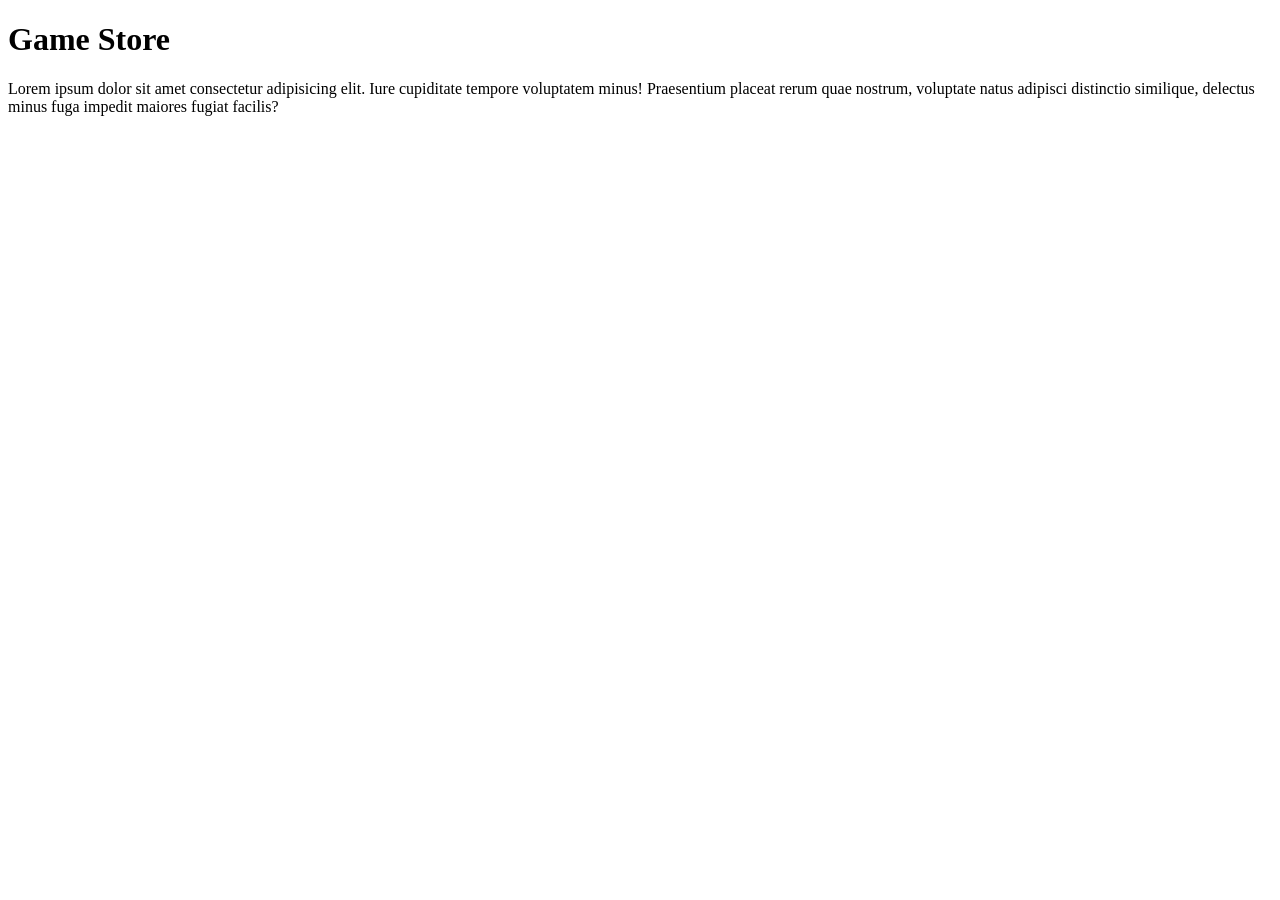
==== index.html @ c08e12d9 "Add files via upload" ====
<!DOCTYPE html>
<html lang="en">
<head>
    <meta charset="UTF-8">
    <meta name="viewport" content="width=device-width, initial-scale=1.0">
    <title>Game Store</title>
</head>
<h1>Game Store</h1>

<p>Lorem ipsum dolor sit amet consectetur adipisicing elit. Iure cupiditate tempore voluptatem minus! Praesentium placeat rerum quae nostrum, voluptate natus adipisci distinctio similique, delectus minus fuga impedit maiores fugiat facilis?</p>
<body>
    
</body>
</html>
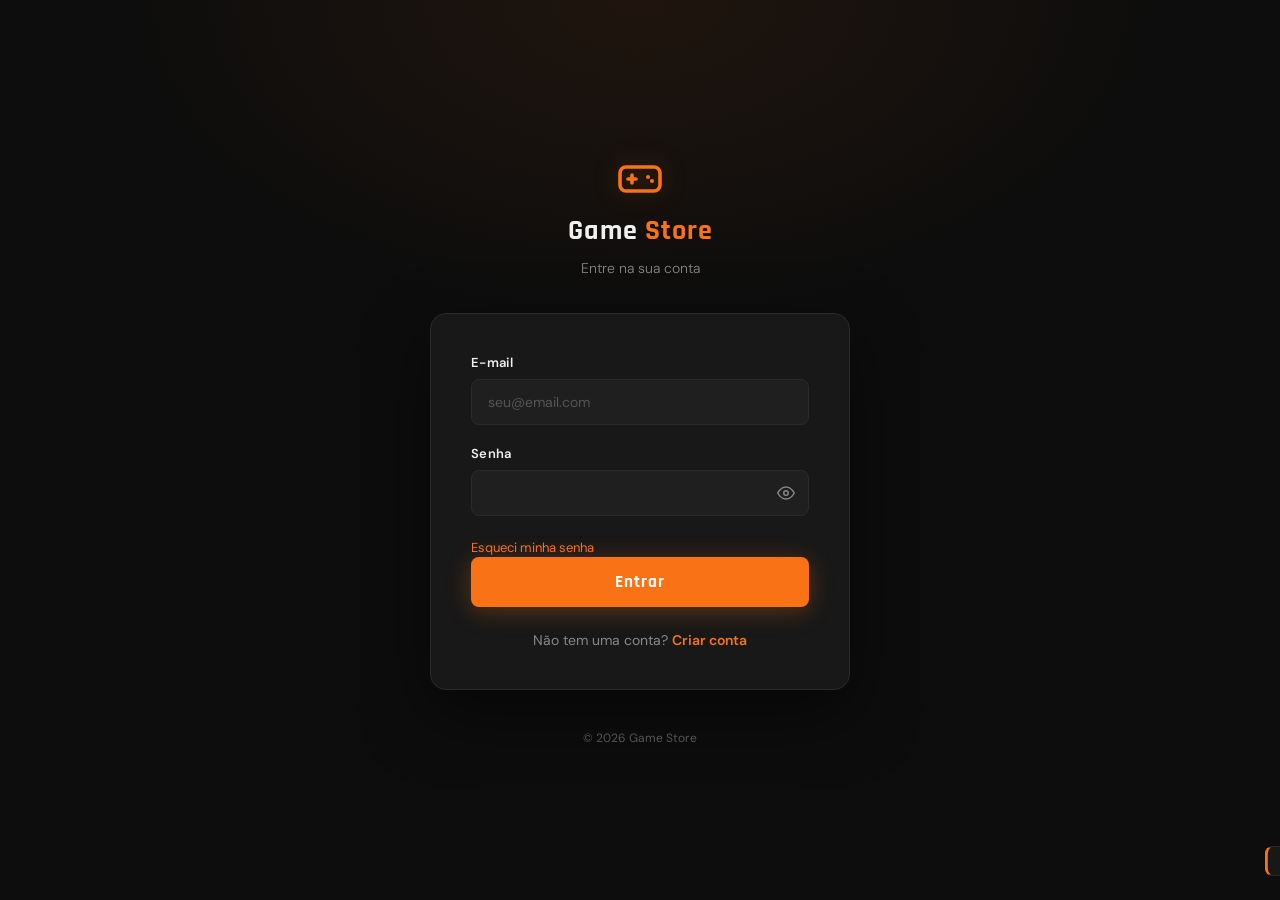
==== commit dd333afe: "Add files via upload" ====
--- a/index.html
+++ b/index.html
@@ -1,14 +1,69 @@
-<!DOCTYPE html>
-<html lang="en">
-<head>
-    <meta charset="UTF-8">
-    <meta name="viewport" content="width=device-width, initial-scale=1.0">
-    <title>Game Store</title>
-</head>
-<h1>Game Store</h1>
-
-<p>Lorem ipsum dolor sit amet consectetur adipisicing elit. Iure cupiditate tempore voluptatem minus! Praesentium placeat rerum quae nostrum, voluptate natus adipisci distinctio similique, delectus minus fuga impedit maiores fugiat facilis?</p>
-<body>
-    
-</body>
-</html>+<!DOCTYPE html>
+<html lang="pt-BR">
+<head>
+  <meta charset="UTF-8" />
+  <meta name="viewport" content="width=device-width, initial-scale=1.0" />
+  <title>Login — Game Store</title>
+  <link rel="stylesheet" href="css/style.css" />
+  <link rel="stylesheet" href="css/login.css" />
+</head>
+<body class="login-page">
+
+  <div class="login-logo">
+    <svg width="48" height="48" viewBox="0 0 24 24" fill="none" stroke="currentColor" stroke-width="1.8" stroke-linecap="round" stroke-linejoin="round">
+      <rect x="2" y="6" width="20" height="12" rx="3"/>
+      <path d="M6 12h4M8 10v4"/>
+      <circle cx="16" cy="11" r="1" fill="currentColor" stroke="none"/>
+      <circle cx="18" cy="13" r="1" fill="currentColor" stroke="none"/>
+    </svg>
+    <h1>Game <span>Store</span></h1>
+    <p>Entre na sua conta</p>
+  </div>
+
+  <div class="login-card">
+    <div class="form-group">
+      <label for="email">E-mail</label>
+      <div class="input-wrap">
+        <input
+          type="email"
+          id="email"
+          placeholder="seu@email.com"
+          autocomplete="email"
+        />
+      </div>
+    </div>
+
+    <div class="form-group">
+      <label for="senha">Senha</label>
+      <div class="input-wrap">
+        <input
+          type="password"
+          id="senha"
+          class="has-toggle"
+          autocomplete="current-password"
+        />
+        <button class="toggle-pw" id="togglePw" title="Mostrar/ocultar senha">
+          <svg id="eyeIcon" width="18" height="18" viewBox="0 0 24 24" fill="none" stroke="currentColor" stroke-width="2" stroke-linecap="round" stroke-linejoin="round">
+            <path d="M1 12s4-8 11-8 11 8 11 8-4 8-11 8-11-8-11-8z"/>
+            <circle cx="12" cy="12" r="3"/>
+          </svg>
+        </button>
+      </div>
+    </div>
+
+    <a href="#" class="forgot-link">Esqueci minha senha</a>
+
+    <button class="btn-login" id="btnLogin">Entrar</button>
+
+    <p class="login-footer-text">
+      Não tem uma conta? <a href="cadastro.html">Criar conta</a>
+    </p>
+  </div>
+
+  <p class="login-copyright">© 2026 Game Store</p>
+
+  <div class="toast" id="toast"></div>
+
+  <script src="js/login.js"></script>
+</body>
+</html>
--- a/css/style.css
+++ b/css/style.css
@@ -0,0 +1,92 @@
+@import url('https://fonts.googleapis.com/css2?family=Rajdhani:wght@500;600;700&family=DM+Sans:wght@300;400;500;600&display=swap');
+
+*, *::before, *::after {
+  box-sizing: border-box;
+  margin: 0;
+  padding: 0;
+}
+
+:root {
+  --orange: #f97316;
+  --orange-dark: #ea6c0a;
+  --orange-glow: rgba(249, 115, 22, 0.25);
+  --bg: #0d0d0d;
+  --bg-card: #181818;
+  --bg-card-hover: #202020;
+  --bg-input: #1f1f1f;
+  --border: #2a2a2a;
+  --border-hover: #3a3a3a;
+  --text: #f0f0f0;
+  --text-muted: #888;
+  --text-dim: #555;
+  --radius: 12px;
+  --radius-sm: 8px;
+  --transition: 0.2s ease;
+}
+
+html {
+  scroll-behavior: smooth;
+}
+
+body {
+  font-family: 'DM Sans', sans-serif;
+  background-color: var(--bg);
+  color: var(--text);
+  min-height: 100vh;
+  -webkit-font-smoothing: antialiased;
+}
+
+a {
+  text-decoration: none;
+  color: inherit;
+}
+
+button {
+  cursor: pointer;
+  border: none;
+  background: none;
+  font-family: inherit;
+}
+
+input {
+  font-family: inherit;
+}
+
+/* Scrollbar */
+::-webkit-scrollbar {
+  width: 6px;
+}
+::-webkit-scrollbar-track {
+  background: var(--bg);
+}
+::-webkit-scrollbar-thumb {
+  background: var(--border-hover);
+  border-radius: 3px;
+}
+::-webkit-scrollbar-thumb:hover {
+  background: var(--orange);
+}
+
+.toast {
+  position: fixed;
+  bottom: 24px;
+  right: 24px;
+  background: var(--bg-card);
+  border: 1px solid var(--border);
+  border-left: 3px solid var(--orange);
+  color: var(--text);
+  padding: 14px 20px;
+  border-radius: var(--radius-sm);
+  font-size: 14px;
+  z-index: 9999;
+  transform: translateX(120%);
+  transition: transform 0.3s cubic-bezier(0.34, 1.56, 0.64, 1);
+  max-width: 320px;
+}
+
+.toast.show {
+  transform: translateX(0);
+}
+
+.toast.success { border-left-color: #22c55e; }
+.toast.error { border-left-color: #ef4444; }
--- a/css/login.css
+++ b/css/login.css
@@ -0,0 +1,173 @@
+.login-page {
+  display: flex;
+  flex-direction: column;
+  align-items: center;
+  justify-content: center;
+  min-height: 100vh;
+  padding: 24px;
+  background:
+    radial-gradient(ellipse 60% 50% at 50% 0%, rgba(249, 115, 22, 0.08) 0%, transparent 70%),
+    var(--bg);
+}
+
+.login-logo {
+  display: flex;
+  flex-direction: column;
+  align-items: center;
+  gap: 10px;
+  margin-bottom: 36px;
+}
+
+.login-logo svg {
+  color: var(--orange);
+  filter: drop-shadow(0 0 12px var(--orange-glow));
+}
+
+.login-logo h1 {
+  font-family: 'Rajdhani', sans-serif;
+  font-size: 28px;
+  font-weight: 700;
+  letter-spacing: 1px;
+}
+
+.login-logo h1 span {
+  color: var(--orange);
+}
+
+.login-logo p {
+  font-size: 14px;
+  color: var(--text-muted);
+  font-weight: 300;
+}
+
+.login-card {
+  background: var(--bg-card);
+  border: 1px solid var(--border);
+  border-radius: 16px;
+  padding: 40px;
+  width: 100%;
+  max-width: 420px;
+  box-shadow: 0 24px 64px rgba(0, 0, 0, 0.5);
+}
+
+.form-group {
+  display: flex;
+  flex-direction: column;
+  gap: 8px;
+  margin-bottom: 20px;
+}
+
+.form-group label {
+  font-size: 13px;
+  font-weight: 600;
+  color: var(--text);
+  letter-spacing: 0.3px;
+}
+
+.input-wrap {
+  position: relative;
+}
+
+.input-wrap input {
+  width: 100%;
+  background: var(--bg-input);
+  border: 1px solid var(--border);
+  border-radius: var(--radius-sm);
+  padding: 13px 16px;
+  color: var(--text);
+  font-size: 14px;
+  transition: border-color var(--transition), box-shadow var(--transition);
+  outline: none;
+}
+
+.input-wrap input:focus {
+  border-color: var(--orange);
+  box-shadow: 0 0 0 3px var(--orange-glow);
+}
+
+.input-wrap input::placeholder {
+  color: var(--text-dim);
+}
+
+.input-wrap .toggle-pw {
+  position: absolute;
+  right: 14px;
+  top: 50%;
+  transform: translateY(-50%);
+  color: var(--text-muted);
+  cursor: pointer;
+  transition: color var(--transition);
+  background: none;
+  border: none;
+  padding: 0;
+  display: flex;
+  align-items: center;
+}
+
+.input-wrap .toggle-pw:hover {
+  color: var(--orange);
+}
+
+.forgot-link {
+  text-align: right;
+  font-size: 13px;
+  color: var(--orange);
+  transition: opacity var(--transition);
+  margin-top: -8px;
+  margin-bottom: 8px;
+}
+
+.forgot-link:hover {
+  opacity: 0.8;
+}
+
+.btn-login {
+  width: 100%;
+  background: var(--orange);
+  color: #fff;
+  font-family: 'Rajdhani', sans-serif;
+  font-size: 17px;
+  font-weight: 700;
+  letter-spacing: 1px;
+  padding: 14px;
+  border-radius: var(--radius-sm);
+  transition: background var(--transition), transform var(--transition), box-shadow var(--transition);
+  box-shadow: 0 4px 24px rgba(249, 115, 22, 0.3);
+}
+
+.btn-login:hover {
+  background: var(--orange-dark);
+  transform: translateY(-1px);
+  box-shadow: 0 8px 32px rgba(249, 115, 22, 0.4);
+}
+
+.btn-login:active {
+  transform: translateY(0);
+}
+
+.login-footer-text {
+  text-align: center;
+  margin-top: 24px;
+  font-size: 14px;
+  color: var(--text-muted);
+}
+
+.login-footer-text a {
+  color: var(--orange);
+  font-weight: 600;
+  transition: opacity var(--transition);
+}
+
+.login-footer-text a:hover {
+  opacity: 0.8;
+}
+
+.login-copyright {
+  margin-top: 40px;
+  font-size: 12px;
+  color: var(--text-dim);
+}
+
+input[type="password"], input.has-toggle {
+  padding-right: 44px;
+}
